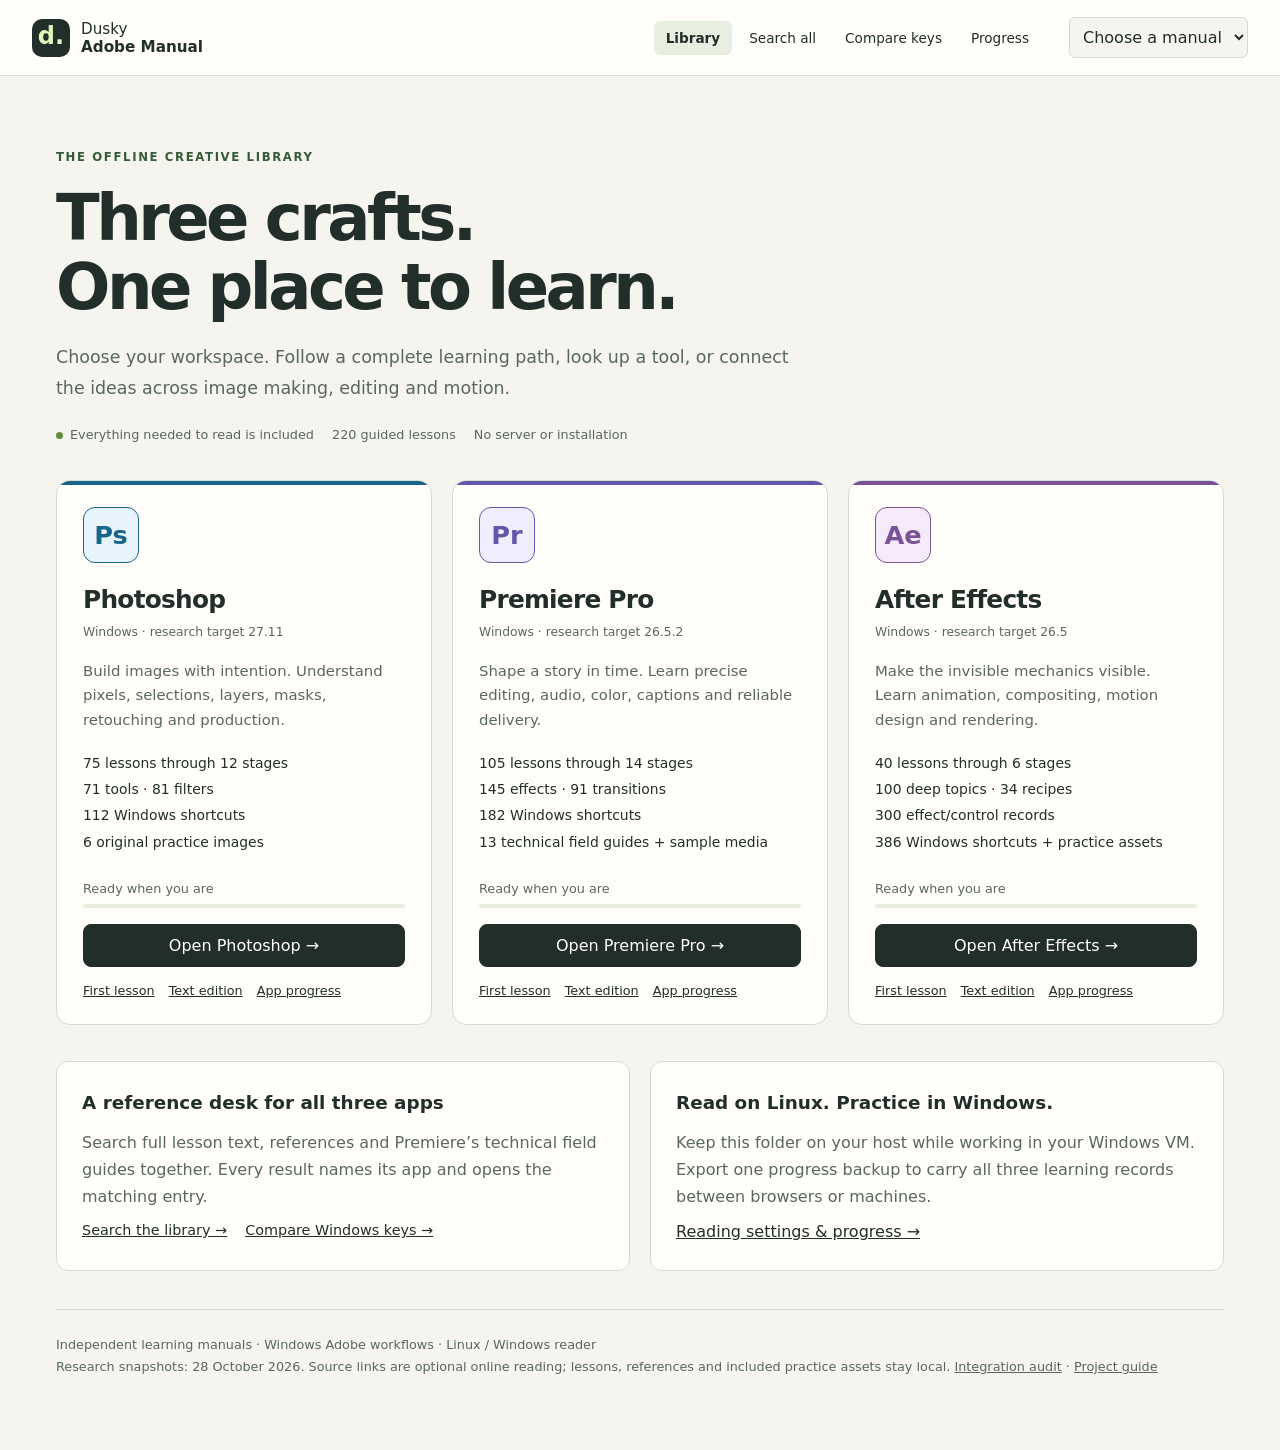
==== index.html @ ebbea2ee "Unify Adobe manuals into a verified offline learning library" ====
<!doctype html>
<html lang="en">
<head>
<meta charset="utf-8"><meta name="viewport" content="width=device-width,initial-scale=1">
<meta name="color-scheme" content="light dark">
<meta name="description" content="Three researched Adobe learning manuals, together. Read Photoshop, Premiere Pro and After Effects entirely offline on Linux or Windows.">
<title>Dusky Adobe Manual</title>
<link rel="icon" href="assets/favicon.svg" type="image/svg+xml">
<link rel="stylesheet" href="assets/library.css">
<script defer src="assets/catalog.js"></script><script defer src="assets/library.js"></script>
</head>
<body>
<a class="skip" href="#workspace">Skip to content</a>
<header class="library-bar">
<a class="wordmark" href="#home" aria-label="Dusky Adobe Manual — choose a manual"><span class="logo" aria-hidden="true">d.</span><span>Dusky <strong>Adobe Manual</strong></span></a>
<nav aria-label="Library navigation"><a href="#home" data-nav="home">Library</a><a href="#search" data-nav="search">Search all</a><a href="#compare" data-nav="compare">Compare keys</a><a href="#settings" data-nav="settings">Progress</a></nav>
<label class="switcher"><span class="sr-only">Switch manual</span><select id="switcher"><option value="">Choose a manual</option><option value="photoshop">Photoshop</option><option value="premiere">Premiere Pro</option><option value="after-effects">After Effects</option></select></label>
</header>
<main id="workspace" tabindex="-1"></main>
<div id="readers" hidden></div>
<div id="notice" role="status" aria-live="polite"></div>
<input type="file" id="import-library" accept="application/json,.json" hidden>
<noscript><main class="page"><h1>Choose an offline manual</h1><p>Enable JavaScript for the interactive reader. The complete text editions are also included:</p><ul><li><a href="manuals/photoshop/ALL_CONTENT.md">Photoshop</a></li><li><a href="manuals/premiere/ALL_CONTENT.md">Premiere Pro</a></li><li><a href="manuals/after-effects/ALL_CONTENT.md">After Effects</a></li></ul></main></noscript>
</body></html>
---- assets/library.css ----
:root{color-scheme:light;--bg:#f5f4ef;--paper:#fffefa;--ink:#212e29;--muted:#59675f;--line:#d5dcd1;--accent:#365c37;--soft:#e8eee0;--bar:76px;font-family:system-ui,-apple-system,BlinkMacSystemFont,"Segoe UI",sans-serif;font-size:16px;background:var(--bg);color:var(--ink)}
*{box-sizing:border-box}body{margin:0}a{color:inherit}button,input,select{font:inherit}button,select,a{touch-action:manipulation}button,.button{border:1px solid var(--line);background:var(--paper);color:var(--ink);border-radius:8px;padding:11px 16px;text-decoration:none;cursor:pointer}button:hover,.button:hover{background:var(--soft)}button:disabled{opacity:.55;cursor:wait}a:focus-visible,button:focus-visible,input:focus-visible,select:focus-visible,summary:focus-visible{outline:3px solid #678c39;outline-offset:4px}.primary{background:var(--ink);color:var(--paper);border-color:var(--ink)}.primary:hover{background:var(--accent);color:var(--paper)}
.library-bar{position:relative;z-index:2;min-height:var(--bar);display:flex;align-items:center;gap:28px;padding:15px 32px;border-bottom:1px solid var(--line);background:var(--paper)}.wordmark{display:flex;gap:11px;align-items:center;text-decoration:none;font-size:.95rem;white-space:nowrap}.logo{background:var(--ink);color:#e2f5bd;border-radius:10px;font-weight:800;font-size:1.5rem;width:38px;height:38px;text-align:center;line-height:35px}.wordmark strong{display:block}.library-bar nav{display:flex;gap:5px;margin-left:auto}.library-bar nav a{font-size:.85rem;text-decoration:none;padding:9px 12px;border-radius:6px;white-space:nowrap}.library-bar nav a[aria-current]{background:var(--soft);font-weight:650}.switcher select{max-width:200px;border:1px solid var(--line);background:var(--bg);border-radius:6px;padding:9px;color:var(--ink)}
.page{max-width:1240px;margin:auto;padding:60px 36px 72px}.eyebrow{font-size:.73rem;font-weight:750;letter-spacing:.14em;text-transform:uppercase;color:var(--accent)}.hero{padding:14px 0 38px;max-width:860px}.hero h1{font-size:clamp(2.3rem,5vw,4.4rem);line-height:1.08;font-weight:650;letter-spacing:-.055em;margin:20px 0}.hero p,.lede{font-size:1.09rem;line-height:1.75;color:var(--muted);max-width:760px}.meta{display:flex;gap:18px;flex-wrap:wrap;font-size:.8rem;color:var(--muted);margin-top:24px}.dot:before{content:"";display:inline-block;background:#678c39;width:7px;height:7px;border-radius:50%;margin-right:7px}.manual-grid{display:grid;grid-template-columns:repeat(3,minmax(0,1fr));gap:20px}.manual-card{display:flex;flex-direction:column;background:var(--paper);border:1px solid var(--line);border-radius:14px;padding:26px;position:relative;overflow:hidden}.manual-card:before{content:"";height:4px;background:var(--app-color);position:absolute;top:0;left:0;right:0}.app-icon{width:56px;height:56px;border:1px solid var(--app-color);border-radius:12px;display:grid;place-items:center;font-size:1.6rem;font-weight:600;background:var(--app-bg);color:var(--app-color)}.manual-card h2{font-size:1.55rem;letter-spacing:-.03em;margin:22px 0 8px}.manual-card p{line-height:1.65;color:var(--muted);font-size:.93rem}.manual-card .description{min-height:76px;margin:0}.manual-card .version{font-size:.77rem;margin:0 0 16px}.manual-card ul{padding:0;list-style:none;font-size:.87rem;line-height:1.9;margin:15px 0 26px}.manual-card .button{display:block;text-align:center;margin-top:auto}.card-actions{display:flex;gap:14px;flex-wrap:wrap;font-size:.8rem;margin-top:16px}.reading-progress{font-size:.8rem;color:var(--muted);margin-bottom:16px}.track{height:4px;border-radius:3px;background:var(--soft);margin-top:8px}.track span{display:block;height:100%;background:var(--app-color)}
.panel{background:var(--paper);border:1px solid var(--line);padding:25px;border-radius:12px;margin:24px 0;line-height:1.7}.panel h2{margin:0 0 10px;font-size:1.15rem}.panel p{margin:8px 0;color:var(--muted)}.twocol{display:grid;grid-template-columns:1fr 1fr;gap:20px;margin-top:12px}.twocol .panel{margin-bottom:0}.inline-links{display:flex;gap:18px;flex-wrap:wrap;font-size:.9rem}.footer{border-top:1px solid var(--line);padding-top:24px;margin-top:38px;font-size:.8rem;line-height:1.7;color:var(--muted)}
.search-form{display:grid;grid-template-columns:1fr 190px 170px;gap:12px;margin:30px 0 20px}.search-form input,.search-form select,.compare-search{width:100%;border:1px solid var(--line);border-radius:8px;padding:14px;background:var(--paper);color:var(--ink);min-width:0}.results{display:grid;gap:12px}.result{border:1px solid var(--line);border-radius:9px;background:var(--paper);padding:20px;text-decoration:none;display:block}.result:hover{border-color:var(--accent)}.result small{color:var(--accent);font-size:.75rem}.result strong{display:block;font-size:1.1rem;margin:7px 0}.result p{margin:6px 0 0;font-size:.9rem;color:var(--muted);line-height:1.6}.result-count{font-size:.85rem;color:var(--muted);margin-bottom:20px}.more{margin-top:20px}.empty{padding:30px;background:var(--soft);border-radius:9px;line-height:1.7}.key-group{margin:22px 0;border:1px solid var(--line);border-radius:10px;overflow:hidden;background:var(--paper)}.key-group h2{margin:0;padding:16px 20px;background:var(--soft);font-size:1rem}.key-record{display:grid;grid-template-columns:145px 1fr;gap:16px;padding:16px 20px;border-top:1px solid var(--line);line-height:1.5}.key-record small{display:block;color:var(--muted);margin-top:5px}.key-record a{font-weight:650;text-underline-offset:3px}.actions{display:flex;flex-wrap:wrap;gap:10px;margin:18px 0}.settings-grid{display:grid;grid-template-columns:repeat(3,1fr);gap:16px}.settings-grid label{display:flex;gap:10px;align-items:center}.warning{border-left:4px solid #aa6b26}.sr-only{position:absolute;width:1px;height:1px;overflow:hidden;clip-path:inset(50%)}.skip{position:fixed;top:-100px;left:16px;z-index:20;padding:12px;background:var(--ink);color:var(--paper)}.skip:focus{top:10px}#notice{position:fixed;bottom:24px;left:50%;transform:translateX(-50%);z-index:30;background:var(--ink);color:var(--paper);border-radius:9px;padding:14px 22px;max-width:calc(100% - 32px);width:max-content;box-shadow:0 4px 25px #0002}#notice:empty{display:none}
body.reading{height:100dvh;display:flex;flex-direction:column;overflow:hidden}body.reading .library-bar{flex-shrink:0}#readers{flex:1;min-height:0;position:relative}#readers iframe{border:0;width:100%;height:100%;display:block;background:var(--paper)}[hidden],#readers iframe[hidden]{display:none!important}.reader-loading{padding:32px;line-height:1.7}.reader-error{position:absolute;inset:0;background:var(--bg);padding:40px;overflow:auto}.large-reading .page{font-size:1.15rem}.high-contrast{--muted:#2d3c31;--line:#778677}.high-contrast a{text-decoration:underline}.high-contrast .manual-card p{color:var(--ink)}
@media(max-width:1050px){.library-bar{gap:12px;padding:12px 20px}.library-bar nav a{padding:9px 8px}.manual-card{padding:22px}.manual-grid{gap:14px}}
@media(max-width:800px){.library-bar{flex-wrap:wrap;padding:10px 16px;gap:8px}.wordmark{font-size:.8rem}.logo{width:32px;height:32px;line-height:30px;font-size:1.3rem}.switcher{margin-left:auto;order:1}.switcher select{max-width:170px;padding:8px;font-size:.8rem}.library-bar nav{order:2;width:100%;margin:0;justify-content:space-between}.library-bar nav a{padding:7px 12px}.page{padding:32px 20px 50px}.hero{padding-bottom:24px}.manual-grid{grid-template-columns:1fr}.manual-card .description{min-height:0}.manual-card ul{margin:10px 0 20px}.manual-card h2{margin-top:16px}.twocol{grid-template-columns:1fr;gap:0}.search-form{grid-template-columns:1fr 1fr}.search-form input{grid-column:1/-1}.key-record{grid-template-columns:1fr;gap:6px}.settings-grid{grid-template-columns:1fr}.hero h1{font-size:2.65rem}.panel{padding:20px}.wordmark span:last-child{max-width:160px}.lede{font-size:1rem}}
@media(prefers-reduced-motion:reduce){*{scroll-behavior:auto!important}}
@media print{.library-bar,.actions,.skip,#notice{display:none!important}.page{padding:0;max-width:none}.manual-card,.panel,.result,.key-group{break-inside:avoid}.manual-grid{grid-template-columns:1fr}body.reading{display:block;height:auto;overflow:visible}body.reading #workspace{display:block!important}body.reading #readers{display:none!important}}
.reader-controls{display:flex;gap:16px;align-items:center;padding:7px 24px;font-size:.75rem;background:var(--soft);border-bottom:1px solid var(--line);flex-shrink:0}.reader-controls span{margin-right:auto}.reader-controls button{padding:5px 10px;font-size:.75rem}.reader-controls a{white-space:nowrap}@media(max-width:600px){.reader-controls{gap:10px;padding:7px 12px}.reader-controls span{display:none}}@media print{.reader-controls{display:none}}
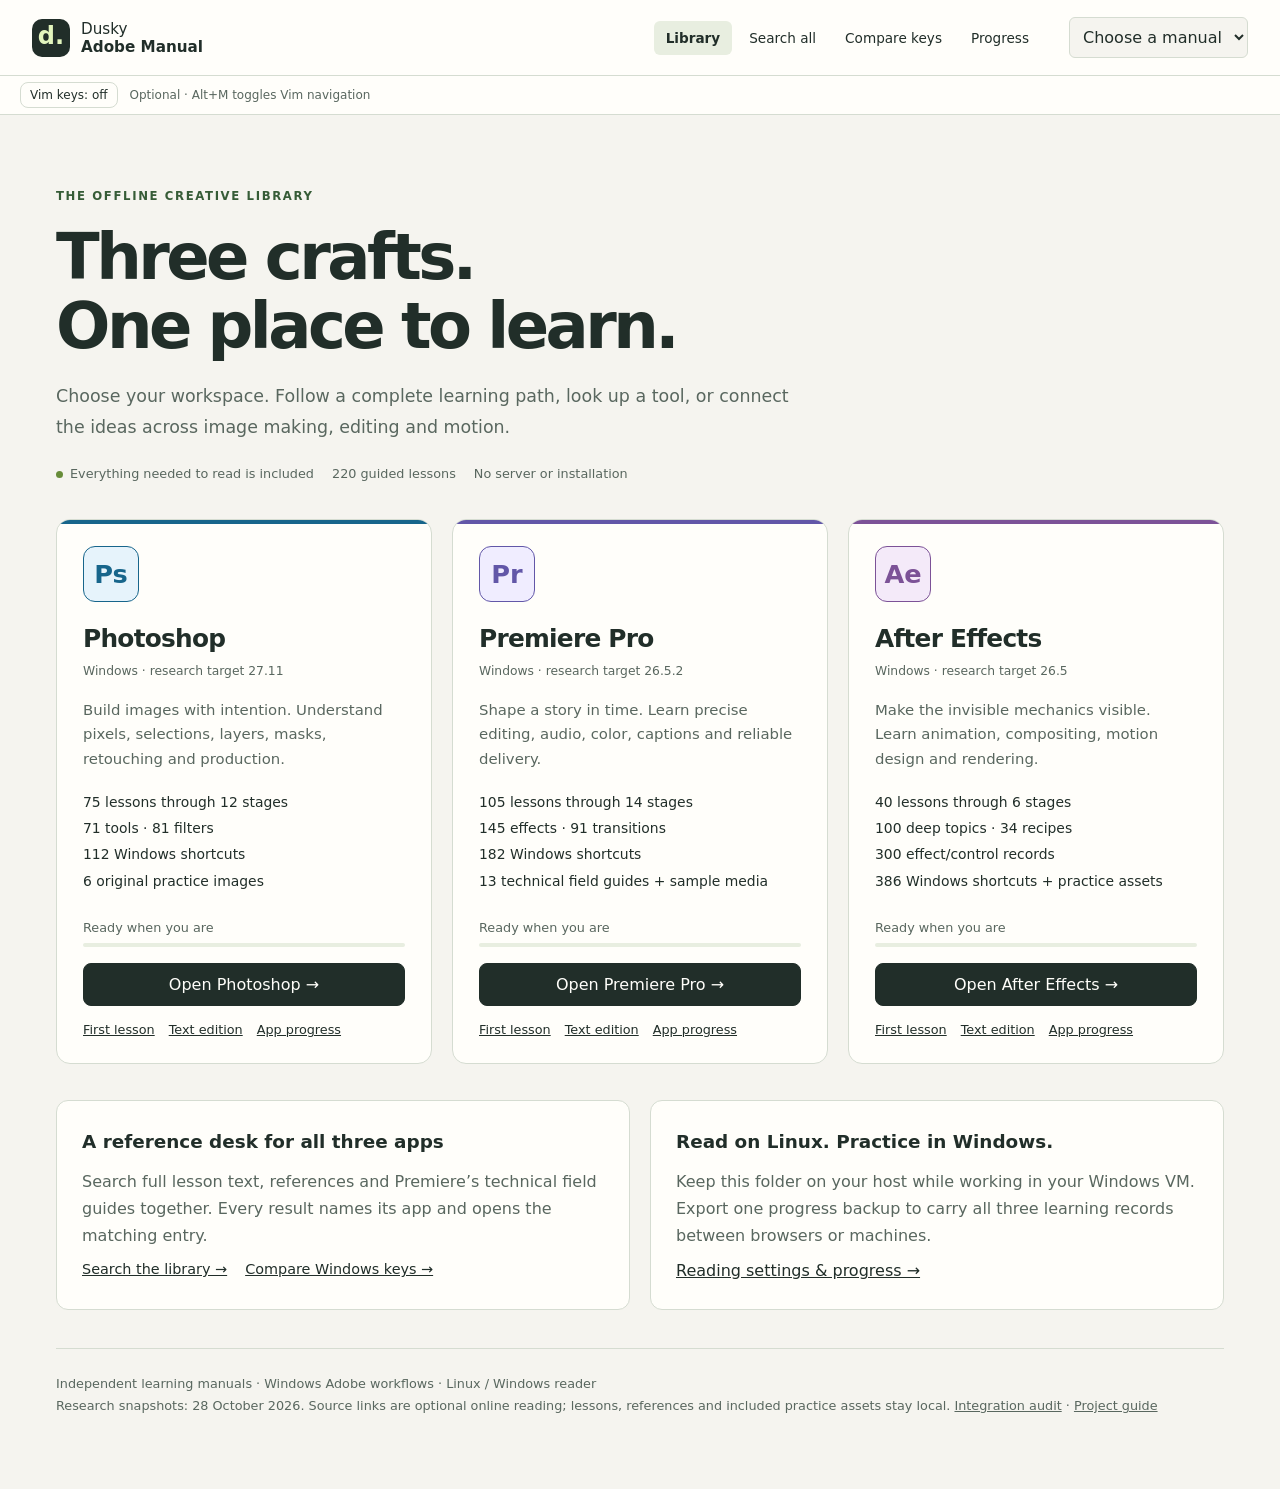
==== commit 6e3e551e: "Add optional shared Vim navigation across offline manuals" ====
--- a/index.html
+++ b/index.html
@@ -7,15 +7,16 @@
 <title>Dusky Adobe Manual</title>
 <link rel="icon" href="assets/favicon.svg" type="image/svg+xml">
 <link rel="stylesheet" href="assets/library.css">
-<script defer src="assets/catalog.js"></script><script defer src="assets/library.js"></script>
+<script defer src="assets/catalog.js"></script><script defer src="assets/vim.js"></script><script defer src="assets/library.js"></script>
 </head>
 <body>
 <a class="skip" href="#workspace">Skip to content</a>
 <header class="library-bar">
 <a class="wordmark" href="#home" aria-label="Dusky Adobe Manual — choose a manual"><span class="logo" aria-hidden="true">d.</span><span>Dusky <strong>Adobe Manual</strong></span></a>
-<nav aria-label="Library navigation"><a href="#home" data-nav="home">Library</a><a href="#search" data-nav="search">Search all</a><a href="#compare" data-nav="compare">Compare keys</a><a href="#settings" data-nav="settings">Progress</a></nav>
+<nav aria-label="Library navigation"><a href="#home" data-nav="home">Library</a><a href="#search" data-nav="search" title="Search all manuals (Ctrl+K)">Search all</a><a href="#compare" data-nav="compare">Compare keys</a><a href="#settings" data-nav="settings">Progress</a></nav>
 <label class="switcher"><span class="sr-only">Switch manual</span><select id="switcher"><option value="">Choose a manual</option><option value="photoshop">Photoshop</option><option value="premiere">Premiere Pro</option><option value="after-effects">After Effects</option></select></label>
 </header>
+<div class="keyboard-bar"><button id="vim-toggle" type="button" aria-pressed="false">Vim keys: off</button><span id="vim-help">Optional · Alt+M toggles Vim navigation</span></div>
 <main id="workspace" tabindex="-1"></main>
 <div id="readers" hidden></div>
 <div id="notice" role="status" aria-live="polite"></div>
--- a/assets/library.css
+++ b/assets/library.css
@@ -10,3 +10,6 @@
 @media(prefers-reduced-motion:reduce){*{scroll-behavior:auto!important}}
 @media print{.library-bar,.actions,.skip,#notice{display:none!important}.page{padding:0;max-width:none}.manual-card,.panel,.result,.key-group{break-inside:avoid}.manual-grid{grid-template-columns:1fr}body.reading{display:block;height:auto;overflow:visible}body.reading #workspace{display:block!important}body.reading #readers{display:none!important}}
 .reader-controls{display:flex;gap:16px;align-items:center;padding:7px 24px;font-size:.75rem;background:var(--soft);border-bottom:1px solid var(--line);flex-shrink:0}.reader-controls span{margin-right:auto}.reader-controls button{padding:5px 10px;font-size:.75rem}.reader-controls a{white-space:nowrap}@media(max-width:600px){.reader-controls{gap:10px;padding:7px 12px}.reader-controls span{display:none}}@media print{.reader-controls{display:none}}
+@media(max-width:380px){.library-bar nav a{font-size:.75rem;padding:7px 5px}}.page{overflow-wrap:anywhere}
+.result mark{background:#e4edbd;color:#243020;border-radius:2px}.result:focus-visible{outline:3px solid var(--accent);outline-offset:2px;background:var(--soft)}.search-help{font-size:.83rem;color:var(--muted);line-height:1.6} .result strong{overflow-wrap:anywhere}
+.keyboard-bar{display:flex;align-items:center;gap:12px;padding:6px 20px;border-bottom:1px solid var(--line);background:var(--paper);font-size:.75rem;flex-shrink:0}.keyboard-bar button{font-size:inherit;padding:5px 9px;white-space:nowrap}.keyboard-bar span{line-height:1.5;color:var(--muted)}@media print{.keyboard-bar{display:none!important}}
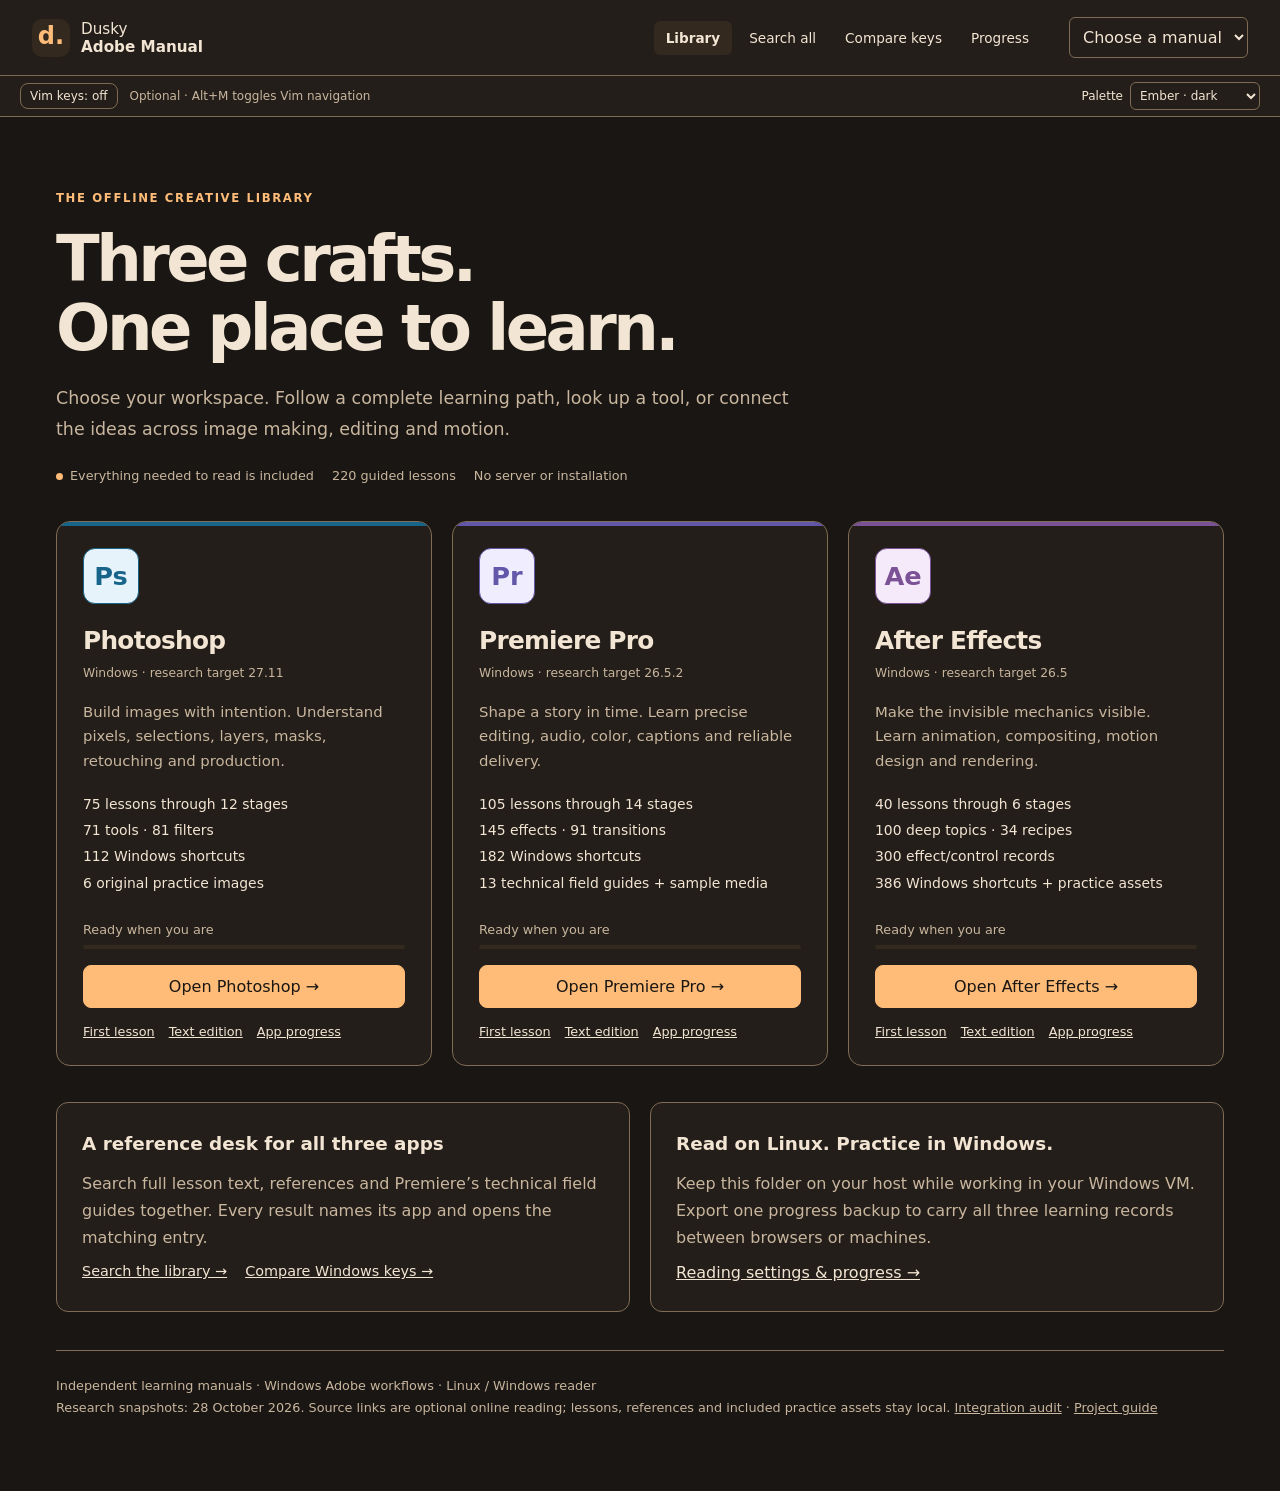
==== commit 687994a7: "Add shared dark and light palettes with warm Ember default" ====
--- a/index.html
+++ b/index.html
@@ -7,6 +7,7 @@
 <title>Dusky Adobe Manual</title>
 <link rel="icon" href="assets/favicon.svg" type="image/svg+xml">
 <link rel="stylesheet" href="assets/library.css">
+<link rel="stylesheet" href="assets/palette-library.css"><link rel="stylesheet" href="assets/palette.css"><script src="assets/palette.js"></script>
 <script defer src="assets/catalog.js"></script><script defer src="assets/vim.js"></script><script defer src="assets/library.js"></script>
 </head>
 <body>
@@ -16,7 +17,7 @@
 <nav aria-label="Library navigation"><a href="#home" data-nav="home">Library</a><a href="#search" data-nav="search" title="Search all manuals (Ctrl+K)">Search all</a><a href="#compare" data-nav="compare">Compare keys</a><a href="#settings" data-nav="settings">Progress</a></nav>
 <label class="switcher"><span class="sr-only">Switch manual</span><select id="switcher"><option value="">Choose a manual</option><option value="photoshop">Photoshop</option><option value="premiere">Premiere Pro</option><option value="after-effects">After Effects</option></select></label>
 </header>
-<div class="keyboard-bar"><button id="vim-toggle" type="button" aria-pressed="false">Vim keys: off</button><span id="vim-help">Optional · Alt+M toggles Vim navigation</span></div>
+<div class="keyboard-bar"><button id="vim-toggle" type="button" aria-pressed="false">Vim keys: off</button><span id="vim-help">Optional · Alt+M toggles Vim navigation</span><label class="palette-control">Palette <select id="palette-select" aria-label="Color palette"></select></label></div>
 <main id="workspace" tabindex="-1"></main>
 <div id="readers" hidden></div>
 <div id="notice" role="status" aria-live="polite"></div>
--- a/assets/palette-library.css
+++ b/assets/palette-library.css
@@ -0,0 +1,6 @@
+/* Generated by scripts/palettes.py; original layout and media unchanged. */
+html[data-palette] a:focus-visible,html[data-palette] button:focus-visible,html[data-palette] input:focus-visible,html[data-palette] select:focus-visible,html[data-palette] summary:focus-visible{outline:3px solid var(--t-accent)}
+html[data-palette] .logo{color:var(--t-ink)}
+html[data-palette] .dot:before{background:var(--t-accent)}
+html[data-palette] .warning{border-left:4px solid var(--t-line)}
+html[data-palette] .result mark{background:var(--t-paper);color:var(--t-ink)}
--- a/assets/palette.css
+++ b/assets/palette.css
@@ -0,0 +1,25 @@
+/* Shared semantic colors. Teaching images and SVG fills retain their source colors. */
+html[data-palette="ember-dark"]{--t-bg:#191613;--t-paper:#231e19;--t-soft:#33291f;--t-ink:#f3e5d3;--t-muted:#c9b69e;--t-line:#806c55;--t-accent:#ffbc78;--t-good:#a9d59c;--t-bad:#ffb1a0;color-scheme:dark!important;}
+html[data-palette="ocean-dark"]{--t-bg:#111e27;--t-paper:#192a35;--t-soft:#253d4a;--t-ink:#e3edf0;--t-muted:#aec5ce;--t-line:#587b8c;--t-accent:#8ec9e7;--t-good:#a9d59c;--t-bad:#ffb1a0;color-scheme:dark!important;}
+html[data-palette="ember-light"]{--t-bg:#fdf0d5;--t-paper:#fff8e9;--t-soft:#efdfc5;--t-ink:#3c251c;--t-muted:#73513f;--t-line:#ac8e70;--t-accent:#993821;--t-good:#285d30;--t-bad:#9e2c22;color-scheme:light!important;}
+html[data-palette="ocean-light"]{--t-bg:#eef5f7;--t-paper:#fafdfd;--t-soft:#dcebf0;--t-ink:#003049;--t-muted:#3c6173;--t-line:#7c9eae;--t-accent:#075b80;--t-good:#285d30;--t-bad:#9e2c22;color-scheme:light!important;}
+html[data-palette],html[data-palette] body{--bg:var(--t-bg)!important;--paper:var(--t-paper)!important;--surface:var(--t-paper)!important;--surface2:var(--t-soft)!important;--panel:var(--t-paper)!important;--soft:var(--t-soft)!important;--ink:var(--t-ink)!important;--muted:var(--t-muted)!important;--line:var(--t-line)!important;--border:var(--t-line)!important;--edge:var(--t-line)!important;--accent:var(--t-accent)!important;--accent2:var(--t-accent)!important;--accent-dark:var(--t-accent)!important;--brand:var(--t-accent)!important;--brand2:var(--t-soft)!important;--focus:var(--t-accent)!important;--nav:var(--t-paper)!important;--navtxt:var(--t-ink)!important;--navink:var(--t-ink)!important;--warm:var(--t-soft)!important;--tag:var(--t-soft)!important;--purple:var(--t-accent)!important;--green:var(--t-good)!important;--amber:var(--t-accent)!important}
+html[data-palette] body{background:var(--t-bg);color:var(--t-ink)}
+html[data-palette] body.high-contrast,html[data-palette] body.high-contrast *{--t-muted:var(--t-ink);--t-line:var(--t-ink)}
+html[data-palette] :is(button,input,textarea,select){accent-color:var(--t-accent)}
+html[data-palette] :is(input,textarea,select){background-color:var(--t-paper);color:var(--t-ink)}
+html[data-palette] .result mark{background:var(--t-accent);color:var(--t-bg)}
+html[data-palette] .primary,html[data-palette] .primary:hover{background:var(--t-accent);color:var(--t-bg);border-color:var(--t-accent)}
+html[data-palette] .logo{background:var(--t-soft);color:var(--t-accent)}
+html[data-palette] .library-return{background:var(--t-paper)!important;color:var(--t-ink)!important;border:1px solid var(--t-line)}
+.palette-control{display:flex;align-items:center;gap:7px;margin-left:auto;font-size:.75rem;white-space:nowrap}.palette-control select{font:inherit;padding:5px;border:1px solid var(--line);border-radius:6px;max-width:155px}.keyboard-bar{flex-wrap:wrap}.keyboard-bar>span{flex:1;min-width:130px}
+
+
+html[data-palette="woodland-dark"]{--t-bg:#2c3930;--t-paper:#3f4f44;--t-soft:#48594c;--t-ink:#f1ecdf;--t-muted:#dcd7c9;--t-line:#a27b5c;--t-accent:#f1c69f;--t-good:#c1e7ae;--t-bad:#ffbba8;color-scheme:dark}
+html[data-palette="woodland-light"]{--t-bg:#dcd7c9;--t-paper:#f3eee2;--t-soft:#d2cbbb;--t-ink:#2c3930;--t-muted:#3f4f44;--t-line:#8e755e;--t-accent:#654029;--t-good:#285d30;--t-bad:#9e2c22;color-scheme:light}
+
+@media print{html[data-palette],html[data-palette] body{--t-bg:#fff;--t-paper:#fff;--t-soft:#eee;--t-ink:#111;--t-muted:#333;--t-line:#777;--t-accent:#333;color-scheme:light}.palette-control{display:none!important}}
+
+html[data-palette] body .button.primary,html[data-palette] body .btn:not(.ghost):not(.light){background:var(--t-accent);color:var(--t-bg);border-color:var(--t-accent)}
+
+html[data-palette] input::placeholder,html[data-palette] textarea::placeholder{color:var(--t-muted);opacity:1}
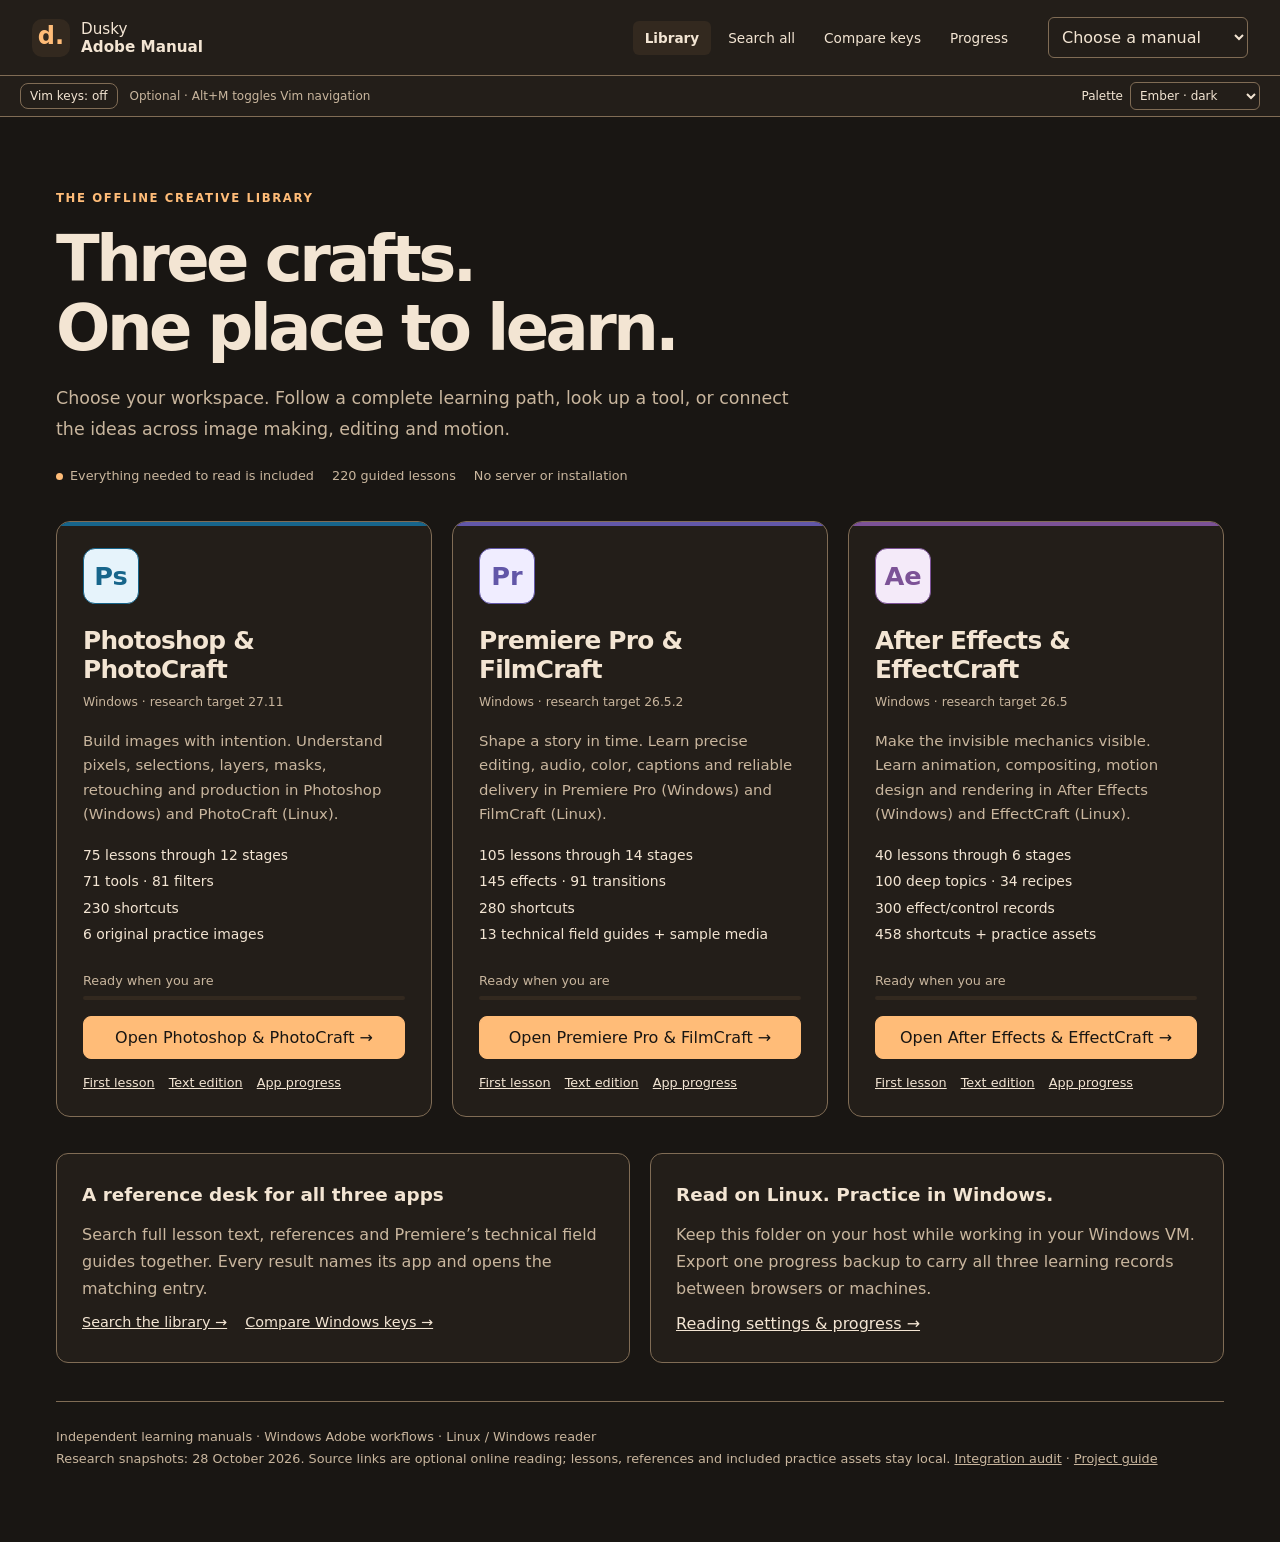
==== commit 46dbd413: "Polish Windows & Linux labels across library and eliminate remaining Mac key notes" ====
--- a/index.html
+++ b/index.html
@@ -8,19 +8,19 @@
 <link rel="icon" href="assets/favicon.svg" type="image/svg+xml">
 <link rel="stylesheet" href="assets/library.css">
 <link rel="stylesheet" href="assets/palette-library.css"><link rel="stylesheet" href="assets/palette.css"><script src="assets/palette.js"></script>
-<script defer src="assets/catalog.js"></script><script defer src="assets/vim.js"></script><script defer src="assets/library.js"></script>
+<script defer src="assets/catalog.js"></script><script defer src="assets/vim.js"></script><script defer src="assets/reading.js"></script><script defer src="assets/shortcut-study.js"></script><script defer src="assets/library.js"></script>
 </head>
 <body>
 <a class="skip" href="#workspace">Skip to content</a>
 <header class="library-bar">
 <a class="wordmark" href="#home" aria-label="Dusky Adobe Manual — choose a manual"><span class="logo" aria-hidden="true">d.</span><span>Dusky <strong>Adobe Manual</strong></span></a>
 <nav aria-label="Library navigation"><a href="#home" data-nav="home">Library</a><a href="#search" data-nav="search" title="Search all manuals (Ctrl+K)">Search all</a><a href="#compare" data-nav="compare">Compare keys</a><a href="#settings" data-nav="settings">Progress</a></nav>
-<label class="switcher"><span class="sr-only">Switch manual</span><select id="switcher"><option value="">Choose a manual</option><option value="photoshop">Photoshop</option><option value="premiere">Premiere Pro</option><option value="after-effects">After Effects</option></select></label>
+<label class="switcher"><span class="sr-only">Switch manual</span><select id="switcher"><option value="">Choose a manual</option><option value="photoshop">Photoshop &amp; PhotoCraft</option><option value="premiere">Premiere Pro &amp; FilmCraft</option><option value="after-effects">After Effects &amp; EffectCraft</option></select></label>
 </header>
 <div class="keyboard-bar"><button id="vim-toggle" type="button" aria-pressed="false">Vim keys: off</button><span id="vim-help">Optional · Alt+M toggles Vim navigation</span><label class="palette-control">Palette <select id="palette-select" aria-label="Color palette"></select></label></div>
 <main id="workspace" tabindex="-1"></main>
 <div id="readers" hidden></div>
 <div id="notice" role="status" aria-live="polite"></div>
 <input type="file" id="import-library" accept="application/json,.json" hidden>
-<noscript><main class="page"><h1>Choose an offline manual</h1><p>Enable JavaScript for the interactive reader. The complete text editions are also included:</p><ul><li><a href="manuals/photoshop/ALL_CONTENT.md">Photoshop</a></li><li><a href="manuals/premiere/ALL_CONTENT.md">Premiere Pro</a></li><li><a href="manuals/after-effects/ALL_CONTENT.md">After Effects</a></li></ul></main></noscript>
+<noscript><main class="page"><h1>Choose an offline manual</h1><p>Enable JavaScript for the interactive reader. The complete text editions are also included:</p><ul><li><a href="manuals/photoshop/ALL_CONTENT.md">Photoshop &amp; PhotoCraft</a></li><li><a href="manuals/premiere/ALL_CONTENT.md">Premiere Pro &amp; FilmCraft</a></li><li><a href="manuals/after-effects/ALL_CONTENT.md">After Effects &amp; EffectCraft</a></li></ul></main></noscript>
 </body></html>
--- a/assets/library.css
+++ b/assets/library.css
@@ -13,3 +13,7 @@
 @media(max-width:380px){.library-bar nav a{font-size:.75rem;padding:7px 5px}}.page{overflow-wrap:anywhere}
 .result mark{background:#e4edbd;color:#243020;border-radius:2px}.result:focus-visible{outline:3px solid var(--accent);outline-offset:2px;background:var(--soft)}.search-help{font-size:.83rem;color:var(--muted);line-height:1.6} .result strong{overflow-wrap:anywhere}
 .keyboard-bar{display:flex;align-items:center;gap:12px;padding:6px 20px;border-bottom:1px solid var(--line);background:var(--paper);font-size:.75rem;flex-shrink:0}.keyboard-bar button{font-size:inherit;padding:5px 9px;white-space:nowrap}.keyboard-bar span{line-height:1.5;color:var(--muted)}@media print{.keyboard-bar{display:none!important}}
+
+.key-test:focus,.key-test:focus-within{outline:3px solid var(--accent);outline-offset:3px}.key-test [data-test-answer]{border-top:1px solid var(--line);margin-top:16px;padding-top:10px}.key-test small{color:var(--muted)}#key-mode,#key-app{font:inherit;padding:8px;border:1px solid var(--line);border-radius:6px}@media print{.key-test [data-test-answer]{display:block!important}#key-test-tools,.key-test button{display:none!important}}
+
+.key-test{display:grid;grid-template-columns:minmax(0,1fr) auto;gap:12px}.key-test h2{align-self:center;margin:0}.key-test [data-test-answer]{grid-column:1/-1}
